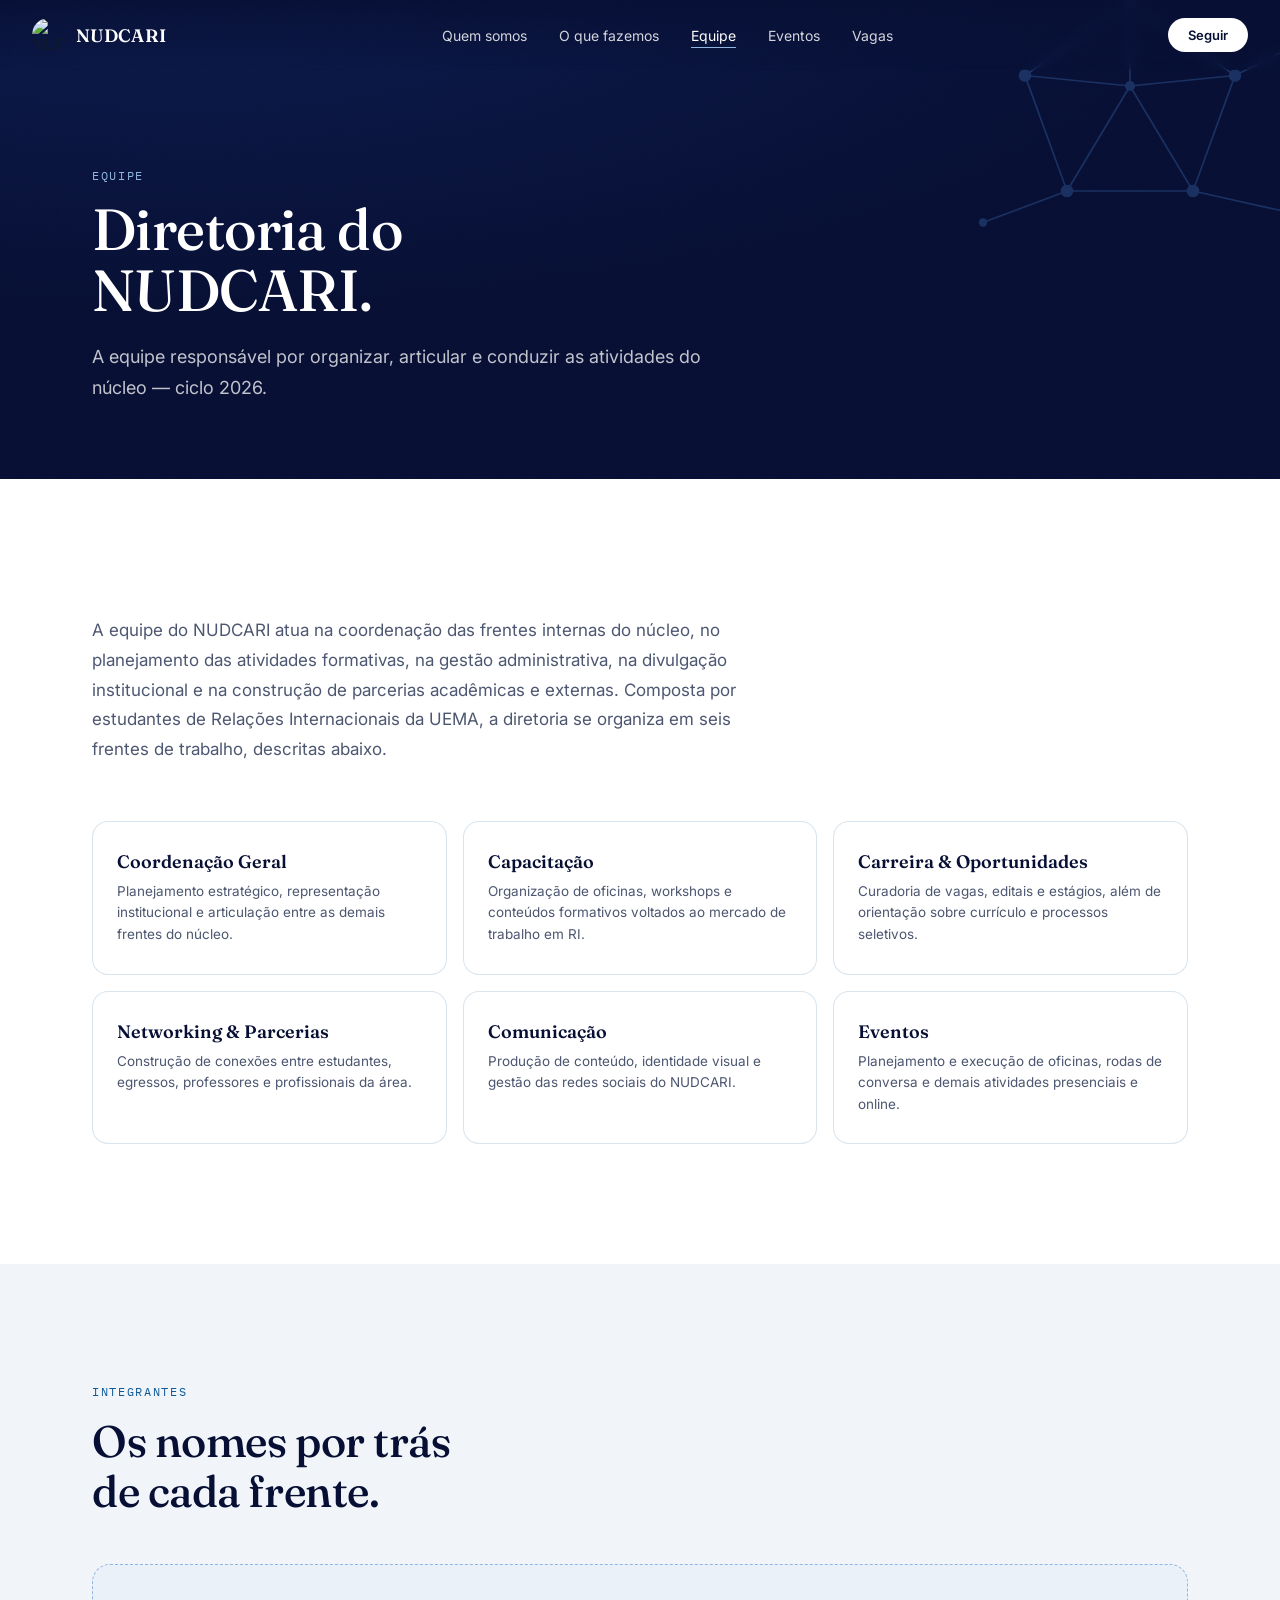
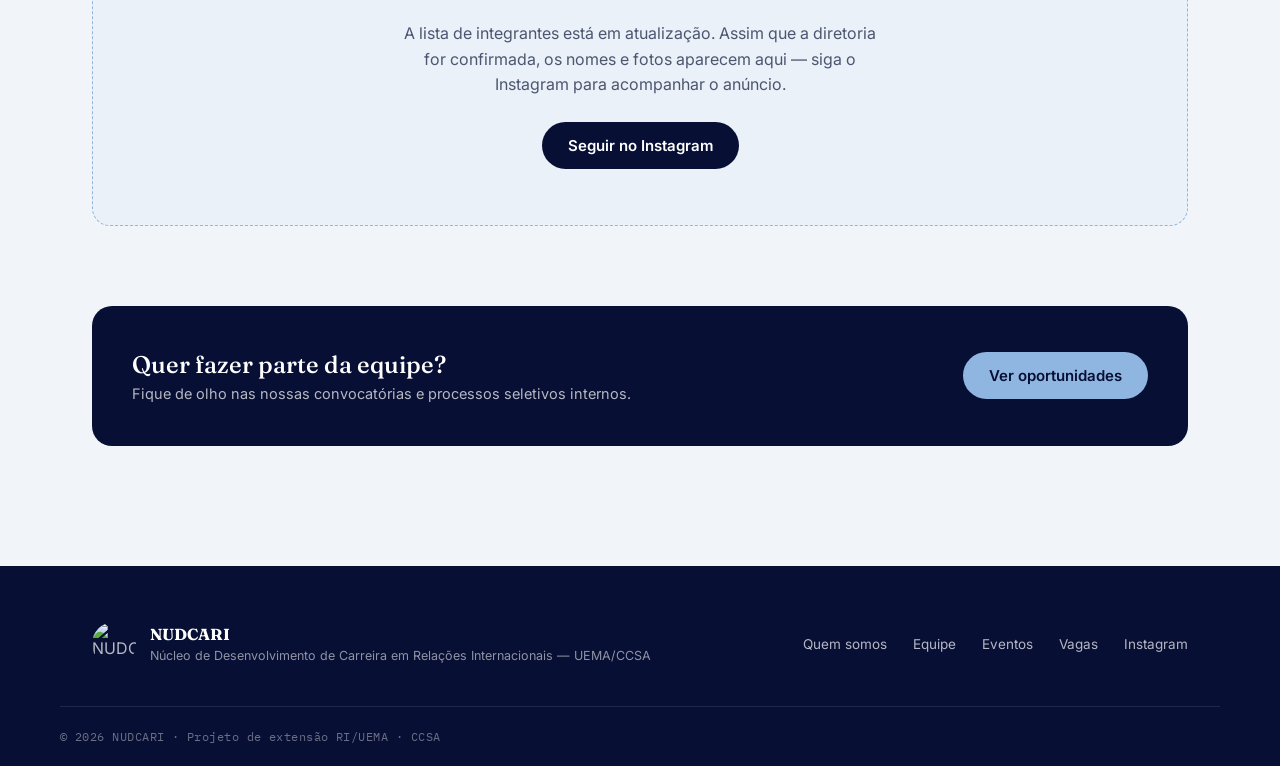
==== equipe.html @ c7c2193b "Initial commit" ====
<!DOCTYPE html>
<html lang="pt-BR">
<head>
<meta charset="UTF-8">
<meta name="viewport" content="width=device-width, initial-scale=1.0">
<title>Equipe — NUDCARI</title>
<meta name="description" content="Conheça a equipe do NUDCARI, organizada por frentes de atuação: coordenação, capacitação, carreira, networking, comunicação e eventos.">
<link rel="icon" type="image/png" href="assets/favicon.png">
<link rel="preconnect" href="https://fonts.googleapis.com">
<link rel="preconnect" href="https://fonts.gstatic.com" crossorigin>
<link href="https://fonts.googleapis.com/css2?family=Fraunces:ital,opsz,wght@0,9..144,300;0,9..144,500;0,9..144,600;1,9..144,500&family=Inter:wght@400;500;600&family=IBM+Plex+Mono:wght@400;500&display=swap" rel="stylesheet">
<link rel="stylesheet" href="styles.css">
</head>
<body>

<div class="grain"></div>

<header class="nav" id="nav">
  <a href="index.html" class="nav__brand">
    <img src="assets/logo-icon.png" alt="NUDCARI" class="nav__logo">
    <span class="nav__word">NUDCARI</span>
  </a>

  <nav class="nav__links" id="navLinks">
    <a href="index.html#quem-somos">Quem somos</a>
    <a href="index.html#pilares">O que fazemos</a>
    <a href="equipe.html" class="active">Equipe</a>
    <a href="eventos.html">Eventos</a>
    <a href="vagas.html">Vagas</a>
  </nav>

  <a href="https://instagram.com/nudcari_uema" target="_blank" rel="noopener" class="nav__cta">Seguir</a>

  <button class="nav__burger" id="burger" aria-label="Abrir menu" aria-expanded="false">
    <span></span><span></span><span></span>
  </button>
</header>

<main>

  <!-- PAGE HEADER -->
  <section class="page-header">
    <div class="page-header__deco" aria-hidden="true">
      <svg viewBox="0 0 200 200" fill="none">
        <g stroke="currentColor" stroke-width="0.8">
          <path d="M100 20 L150 55 L130 110 L70 110 L50 55 Z"/>
          <path d="M100 20 L100 60 M150 55 L100 60 M130 110 L100 60 M70 110 L100 60 M50 55 L100 60"/>
          <path d="M150 55 L180 40 M130 110 L175 120 M70 110 L30 125"/>
        </g>
        <g fill="currentColor">
          <circle cx="100" cy="20" r="3"/><circle cx="150" cy="55" r="3"/><circle cx="130" cy="110" r="3"/>
          <circle cx="70" cy="110" r="3"/><circle cx="50" cy="55" r="3"/><circle cx="100" cy="60" r="2.4"/>
          <circle cx="180" cy="40" r="2"/><circle cx="175" cy="120" r="2"/><circle cx="30" cy="125" r="2"/>
        </g>
      </svg>
    </div>
    <div class="wrap">
      <p class="eyebrow eyebrow--light" data-reveal>Equipe</p>
      <h1 data-reveal>Diretoria do NUDCARI.</h1>
      <p class="lede" data-reveal>
        A equipe responsável por organizar, articular e conduzir as atividades
        do núcleo — ciclo 2026.
      </p>
    </div>
  </section>

  <!-- INTRO -->
  <section class="section section--white">
    <div class="wrap">
      <p class="prose prose--intro" data-reveal>
        A equipe do NUDCARI atua na coordenação das frentes internas do núcleo, no
        planejamento das atividades formativas, na gestão administrativa, na divulgação
        institucional e na construção de parcerias acadêmicas e externas. Composta por
        estudantes de Relações Internacionais da UEMA, a diretoria se organiza em seis
        frentes de trabalho, descritas abaixo.
      </p>

      <div class="role-grid">
        <div class="role-card" data-reveal>
          <h3>Coordenação Geral</h3>
          <p>Planejamento estratégico, representação institucional e articulação entre as demais frentes do núcleo.</p>
        </div>
        <div class="role-card" data-reveal>
          <h3>Capacitação</h3>
          <p>Organização de oficinas, workshops e conteúdos formativos voltados ao mercado de trabalho em RI.</p>
        </div>
        <div class="role-card" data-reveal>
          <h3>Carreira &amp; Oportunidades</h3>
          <p>Curadoria de vagas, editais e estágios, além de orientação sobre currículo e processos seletivos.</p>
        </div>
        <div class="role-card" data-reveal>
          <h3>Networking &amp; Parcerias</h3>
          <p>Construção de conexões entre estudantes, egressos, professores e profissionais da área.</p>
        </div>
        <div class="role-card" data-reveal>
          <h3>Comunicação</h3>
          <p>Produção de conteúdo, identidade visual e gestão das redes sociais do NUDCARI.</p>
        </div>
        <div class="role-card" data-reveal>
          <h3>Eventos</h3>
          <p>Planejamento e execução de oficinas, rodas de conversa e demais atividades presenciais e online.</p>
        </div>
      </div>
    </div>
  </section>

  <!-- INTEGRANTES -->
  <section class="section section--pale">
    <div class="wrap">
      <p class="eyebrow" data-reveal>Integrantes</p>
      <h2 class="h2" data-reveal>Os nomes por trás<br>de cada frente.</h2>

      <div class="empty-state" data-reveal>
        <p>
          A lista de integrantes está em atualização. Assim que a diretoria for
          confirmada, os nomes e fotos aparecem aqui — siga o Instagram para
          acompanhar o anúncio.
        </p>
        <a href="https://instagram.com/nudcari_uema" target="_blank" rel="noopener" class="btn btn--primary" style="background:var(--navy); color:var(--white);">
          Seguir no Instagram
        </a>
      </div>

      <div class="mini-cta" data-reveal>
        <div>
          <h3>Quer fazer parte da equipe?</h3>
          <p>Fique de olho nas nossas convocatórias e processos seletivos internos.</p>
        </div>
        <a href="vagas.html" class="btn btn--light">Ver oportunidades</a>
      </div>
    </div>
  </section>

</main>

<footer class="footer">
  <div class="wrap footer__inner">
    <div class="footer__brand">
      <img src="assets/logo-icon.png" alt="NUDCARI">
      <div>
        <strong>NUDCARI</strong>
        <span>Núcleo de Desenvolvimento de Carreira em Relações Internacionais — UEMA/CCSA</span>
      </div>
    </div>
    <nav class="footer__links">
      <a href="index.html#quem-somos">Quem somos</a>
      <a href="equipe.html">Equipe</a>
      <a href="eventos.html">Eventos</a>
      <a href="vagas.html">Vagas</a>
      <a href="https://instagram.com/nudcari_uema" target="_blank" rel="noopener">Instagram</a>
    </nav>
  </div>
  <div class="wrap footer__bottom">
    <span>© 2026 NUDCARI · Projeto de extensão RI/UEMA · CCSA</span>
  </div>
</footer>

<script src="script.js"></script>
</body>
</html>
---- styles.css ----
/* ============================================
   NUDCARI — design tokens
   Paleta extraída do material da liga:
   navy profundo (marca/logo), azul de destaque
   (títulos), azul claro (rede/nós), fundo pérola.
============================================ */
:root{
  --navy: #070f34;
  --navy-2: #0c1a4a;
  --blue-deep: #0e5998;
  --blue: #3d6fb4;
  --blue-light: #8fb6e0;
  --pale: #f1f5f9;
  --pale-2: #e7edf3;
  --white: #ffffff;
  --ink: #10182a;
  --ink-soft: #4c5670;

  --serif: 'Fraunces', 'Iowan Old Style', serif;
  --sans: 'Inter', -apple-system, BlinkMacSystemFont, sans-serif;
  --mono: 'IBM Plex Mono', ui-monospace, monospace;

  --max: 1160px;
  --ease: cubic-bezier(.16,.8,.24,1);
}

*,*::before,*::after{ box-sizing:border-box; }
html{ scroll-behavior:smooth; }
@media (prefers-reduced-motion: reduce){
  html{ scroll-behavior:auto; }
  *{ animation-duration:.001ms !important; animation-iteration-count:1 !important; transition-duration:.001ms !important; scroll-behavior:auto !important; }
}

body{
  margin:0;
  font-family:var(--sans);
  color:var(--ink);
  background:var(--white);
  -webkit-font-smoothing:antialiased;
  overflow-x:hidden;
}

a{ color:inherit; text-decoration:none; }
img{ max-width:100%; display:block; }
.wrap{ max-width:var(--max); margin:0 auto; padding:0 32px; }

::selection{ background:var(--blue-deep); color:var(--white); }

/* subtle grain overlay for texture, kills flat-AI look */
.grain{
  position:fixed; inset:0; pointer-events:none; z-index:999; opacity:.035; mix-blend-mode:overlay;
  background-image:url("data:image/svg+xml,%3Csvg xmlns='http://www.w3.org/2000/svg' width='120' height='120'%3E%3Cfilter id='n'%3E%3CfeTurbulence type='fractalNoise' baseFrequency='0.9' numOctaves='2' stitchTiles='stitch'/%3E%3C/filter%3E%3Crect width='100%25' height='100%25' filter='url(%23n)'/%3E%3C/svg%3E");
}

/* ============ eyebrow / headings ============ */
.eyebrow{
  font-family:var(--mono);
  font-size:12px;
  letter-spacing:.14em;
  text-transform:uppercase;
  color:var(--blue-deep);
  margin:0 0 18px;
}
.eyebrow--light{ color:var(--blue-light); }

.h2{
  font-family:var(--serif);
  font-weight:500;
  font-size:clamp(28px,4vw,44px);
  line-height:1.12;
  letter-spacing:-.01em;
  margin:0 0 28px;
  color:var(--navy);
}
.h2--light{ color:var(--white); }

.prose{ max-width:46ch; color:var(--ink-soft); font-size:17px; line-height:1.75; }
.prose p{ margin:0 0 18px; }
.prose--intro{ max-width:62ch; margin-bottom:56px; }

/* ============ buttons ============ */
.btn{
  display:inline-flex; align-items:center; gap:8px;
  font-family:var(--sans); font-weight:600; font-size:15px;
  padding:14px 26px; border-radius:100px;
  transition:transform .35s var(--ease), background .35s, color .35s, box-shadow .35s;
}
.btn--primary{ background:var(--white); color:var(--navy); }
.btn--primary:hover{ transform:translateY(-2px); box-shadow:0 12px 30px -10px rgba(0,0,0,.4); }
.btn--ghost{ color:var(--white); border:1px solid rgba(255,255,255,.35); }
.btn--ghost:hover{ background:rgba(255,255,255,.08); transform:translateY(-2px); }
.btn--light{ background:var(--blue-light); color:var(--navy); }
.btn--light:hover{ transform:translateY(-2px); box-shadow:0 12px 30px -10px rgba(143,182,224,.5); }

/* ============ nav ============ */
.nav{
  position:fixed; top:0; left:0; right:0; z-index:100;
  display:flex; align-items:center; justify-content:space-between;
  padding:18px 32px;
  background:linear-gradient(to bottom, rgba(7,15,52,.85), rgba(7,15,52,0));
  backdrop-filter:blur(6px);
  transition:background .4s, padding .4s, box-shadow .4s;
}
.nav.scrolled{
  background:rgba(7,15,52,.92);
  padding:12px 32px;
  box-shadow:0 10px 30px -15px rgba(0,0,0,.5);
}
.nav__brand{ display:flex; align-items:center; gap:10px; }
.nav__logo{ width:34px; height:34px; border-radius:50%; object-fit:cover; }
.nav__word{ font-family:var(--serif); font-weight:600; font-size:18px; letter-spacing:.02em; color:var(--white); }
.nav__links{ display:flex; gap:32px; }
.nav__links a{ font-size:14px; color:rgba(255,255,255,.82); position:relative; padding:4px 0; }
.nav__links a::after{
  content:''; position:absolute; left:0; bottom:0; width:0; height:1px; background:var(--blue-light);
  transition:width .3s var(--ease);
}
.nav__links a:hover::after{ width:100%; }
.nav__cta{
  font-size:13px; font-weight:600; color:var(--navy); background:var(--white);
  padding:9px 20px; border-radius:100px; transition:transform .3s var(--ease);
}
.nav__cta:hover{ transform:translateY(-2px); }
.nav__burger{ display:none; }

/* ============ hero ============ */
.hero{
  position:relative; min-height:100svh; display:flex; align-items:center;
  background:radial-gradient(120% 100% at 20% 0%, var(--navy-2), var(--navy) 60%);
  overflow:hidden;
}
.hero__canvas{ position:absolute; inset:0; width:100%; height:100%; opacity:.9; }
.hero__veil{
  position:absolute; inset:0;
  background:linear-gradient(180deg, rgba(7,15,52,.15) 0%, rgba(7,15,52,.55) 78%, rgba(7,15,52,.92) 100%);
}
.hero__content{ position:relative; z-index:2; padding:140px 32px 80px; max-width:820px; margin:0 auto; text-align:left; width:100%; }
.hero__title{
  font-family:var(--serif); font-weight:500; color:var(--white);
  font-size:clamp(44px,8vw,92px); line-height:.98; letter-spacing:-.02em; margin:0 0 26px;
}
.hero__title .ital{ font-style:italic; font-weight:500; color:var(--blue-light); }
.hero__sub{
  font-size:clamp(16px,2vw,19px); line-height:1.65; color:rgba(255,255,255,.78);
  max-width:52ch; margin:0 0 40px;
}
.hero__actions{ display:flex; gap:16px; flex-wrap:wrap; }

.hero__scroll{
  position:absolute; bottom:34px; left:32px; z-index:2;
  display:flex; align-items:center; gap:10px; color:rgba(255,255,255,.55);
}
.hero__scroll span{
  width:1px; height:44px; background:rgba(255,255,255,.35); position:relative; overflow:hidden;
}
.hero__scroll span::after{
  content:''; position:absolute; top:-100%; left:0; width:100%; height:100%; background:var(--blue-light);
  animation:scrollLine 2.2s ease-in-out infinite;
}
@keyframes scrollLine{ 0%{top:-100%;} 60%{top:100%;} 100%{top:100%;} }
.hero__scroll p{ font-family:var(--mono); font-size:11px; letter-spacing:.12em; text-transform:uppercase; margin:0; }

/* ============ reveal-on-scroll ============ */
[data-reveal]{
  opacity:0; transform:translateY(28px);
  transition:opacity .9s var(--ease), transform .9s var(--ease);
}
[data-reveal].in-view{ opacity:1; transform:translateY(0); }

/* ============ sections ============ */
.section{ padding:120px 0; }
.section--pale{ background:var(--pale); }
.section--white{ background:var(--white); }
.section--navy{ background:var(--navy); color:var(--white); }

.grid-2{ display:grid; grid-template-columns:1fr 1.1fr; gap:64px; align-items:start; }

/* quote */
.quote{
  font-family:var(--serif); font-style:italic; font-weight:500;
  font-size:clamp(24px,3.4vw,40px); line-height:1.4; color:var(--white);
  max-width:920px; margin:0; letter-spacing:-.01em;
}
.quote em{ font-style:italic; color:var(--blue-light); }

/* cards */
.cards{ display:grid; grid-template-columns:repeat(4,1fr); gap:1px; background:var(--pale-2); border:1px solid var(--pale-2); margin-top:56px; }
.card{ background:var(--white); padding:40px 30px; transition:background .35s; }
.card:hover{ background:var(--pale); }
.card__icon{ width:40px; height:40px; color:var(--blue-deep); margin-bottom:22px; }
.card__icon svg{ width:100%; height:100%; }
.card h3{ font-family:var(--serif); font-weight:600; font-size:20px; margin:0 0 10px; color:var(--navy); }
.card p{ font-size:14.5px; line-height:1.65; color:var(--ink-soft); margin:0; }

/* partners */
.partners{ background:var(--pale-2); padding:26px 0; }
.partners__row{
  display:flex; flex-wrap:wrap; justify-content:center; align-items:center; gap:14px;
  font-family:var(--mono); font-size:12px; letter-spacing:.06em; text-transform:uppercase; color:var(--ink-soft);
  text-align:center;
}
.partners .dot{ color:var(--blue-light); }

/* team */
.team-grid{ display:grid; grid-template-columns:repeat(3,1fr); gap:14px; }
.team-role{
  border:1px solid rgba(14,89,152,.18); border-radius:14px; padding:26px 22px;
  background:var(--white); transition:transform .35s var(--ease), border-color .35s;
}
.team-role:hover{ transform:translateY(-4px); border-color:var(--blue-deep); }
.team-role span{ font-family:var(--serif); font-size:17px; color:var(--navy); }

/* final cta */
.cta-final{ position:relative; text-align:center; overflow:hidden; }
.cta-final__inner{ position:relative; z-index:1; display:flex; flex-direction:column; align-items:center; }
.cta-final__mark{
  width:120px; height:120px; border-radius:50%; object-fit:cover; margin-bottom:32px;
  box-shadow:0 0 0 1px rgba(255,255,255,.08), 0 30px 60px -20px rgba(0,0,0,.6);
}
.cta-final__text{ font-size:17px; color:rgba(255,255,255,.75); max-width:46ch; margin:0 0 36px; }

/* footer */
.footer{ background:var(--navy); color:rgba(255,255,255,.7); padding:56px 0 0; }
.footer__inner{ display:flex; justify-content:space-between; align-items:center; flex-wrap:wrap; gap:24px; padding-bottom:40px; border-bottom:1px solid rgba(255,255,255,.1); }
.footer__brand{ display:flex; align-items:center; gap:14px; }
.footer__brand img{ width:44px; height:44px; border-radius:50%; object-fit:cover; }
.footer__brand strong{ display:block; color:var(--white); font-family:var(--serif); font-size:16px; }
.footer__brand span{ font-size:12.5px; color:rgba(255,255,255,.55); }
.footer__links{ display:flex; gap:26px; flex-wrap:wrap; font-size:13.5px; }
.footer__links a:hover{ color:var(--blue-light); }
.footer__bottom{ padding:22px 0; font-family:var(--mono); font-size:11.5px; letter-spacing:.04em; color:rgba(255,255,255,.4); }

/* ============ nav active state ============ */
.nav__links a.active{ color:var(--white); }
.nav__links a.active::after{ width:100%; }

/* ============ page header (interior pages) ============ */
.page-header{
  position:relative; overflow:hidden;
  background:radial-gradient(120% 100% at 15% 0%, var(--navy-2), var(--navy) 65%);
  padding:168px 0 76px;
}
.page-header__deco{
  position:absolute; top:-40px; right:-60px; width:420px; height:420px; opacity:.35;
  color:var(--blue);
}
.page-header__deco svg{ width:100%; height:100%; }
.page-header .wrap{ position:relative; z-index:1; }
.page-header .eyebrow{ margin-bottom:16px; }
.page-header h1{
  font-family:var(--serif); font-weight:500; color:var(--white);
  font-size:clamp(34px,5vw,58px); line-height:1.06; letter-spacing:-.01em; margin:0 0 20px;
  max-width:16ch;
}
.page-header p.lede{
  font-size:clamp(15px,1.6vw,18px); line-height:1.7; color:rgba(255,255,255,.75);
  max-width:56ch; margin:0;
}

/* ============ explore teaser cards (home) ============ */
.explore{ display:grid; grid-template-columns:repeat(3,1fr); gap:22px; margin-top:56px; }
.explore-card{
  display:block; border:1px solid var(--pale-2); border-radius:18px; padding:34px 28px;
  background:var(--white); transition:transform .4s var(--ease), box-shadow .4s var(--ease), border-color .4s;
}
.explore-card:hover{ transform:translateY(-6px); box-shadow:0 24px 48px -24px rgba(7,15,52,.25); border-color:transparent; }
.explore-card__icon{ width:38px; height:38px; color:var(--blue-deep); margin-bottom:22px; }
.explore-card__icon svg{ width:100%; height:100%; }
.explore-card h3{ font-family:var(--serif); font-weight:600; font-size:20px; margin:0 0 10px; color:var(--navy); }
.explore-card p{ font-size:14.5px; line-height:1.65; color:var(--ink-soft); margin:0 0 18px; }
.explore-card span{ font-family:var(--mono); font-size:12.5px; letter-spacing:.04em; color:var(--blue-deep); }

/* ============ format / activity cards (eventos) ============ */
.format-grid{ display:grid; grid-template-columns:repeat(2,1fr); gap:1px; background:var(--pale-2); border:1px solid var(--pale-2); margin-top:56px; }
.format-card{ background:var(--white); padding:38px; }
.format-card h3{ font-family:var(--serif); font-weight:600; font-size:19px; margin:0 0 12px; color:var(--navy); }
.format-card p{ font-size:15px; line-height:1.7; color:var(--ink-soft); margin:0; }

/* ============ empty state ============ */
.empty-state{
  border:1.5px dashed var(--blue-light); border-radius:18px; padding:56px 40px; text-align:center;
  margin-top:48px; background:rgba(143,182,224,.06);
}
.empty-state p{ font-size:16px; color:var(--ink-soft); max-width:48ch; margin:0 auto 24px; line-height:1.6; }

/* ============ vagas: filters + job cards ============ */
.filters{ display:flex; flex-wrap:wrap; gap:10px; margin:44px 0 6px; }
.filter-chip{
  font-family:var(--mono); font-size:12.5px; letter-spacing:.04em; text-transform:uppercase;
  padding:9px 18px; border-radius:100px; border:1px solid var(--pale-2); background:var(--white);
  color:var(--ink-soft); cursor:pointer; transition:all .3s var(--ease);
}
.filter-chip:hover{ border-color:var(--blue-deep); color:var(--blue-deep); }
.filter-chip.active{ background:var(--navy); border-color:var(--navy); color:var(--white); }

.jobs{ display:flex; flex-direction:column; gap:16px; margin-top:32px; }
.job-card{
  position:relative; border:1px solid var(--pale-2); border-radius:16px; padding:30px 32px;
  background:var(--white); transition:border-color .3s, box-shadow .3s;
  display:flex; justify-content:space-between; gap:24px; align-items:flex-start; flex-wrap:wrap;
}
.job-card:hover{ border-color:var(--blue-deep); box-shadow:0 20px 40px -28px rgba(7,15,52,.3); }
.job-card__main{ flex:1; min-width:240px; }
.job-card__tags{ display:flex; gap:8px; flex-wrap:wrap; margin-bottom:14px; }
.job-card__tag{
  font-family:var(--mono); font-size:11px; letter-spacing:.05em; text-transform:uppercase;
  padding:4px 11px; border-radius:100px; background:var(--pale); color:var(--blue-deep);
}
.job-card__demo{ background:#fdf1e0; color:#9a6a12; }
.job-card h3{ font-family:var(--serif); font-weight:600; font-size:21px; margin:0 0 8px; color:var(--navy); }
.job-card__org{ font-size:14px; color:var(--ink-soft); margin:0 0 14px; }
.job-card p.desc{ font-size:14.5px; line-height:1.65; color:var(--ink-soft); margin:0; max-width:60ch; }
.job-card__meta{ display:flex; flex-direction:column; align-items:flex-end; gap:12px; text-align:right; }
.job-card__deadline{ font-family:var(--mono); font-size:12px; color:var(--ink-soft); }
.job-card__deadline strong{ color:var(--navy); display:block; font-family:var(--sans); font-size:13.5px; margin-top:2px; }
.job-card .btn-small{
  font-family:var(--sans); font-weight:600; font-size:13.5px; color:var(--white); background:var(--navy);
  padding:10px 20px; border-radius:100px; white-space:nowrap; transition:transform .3s var(--ease), background .3s;
}
.job-card .btn-small:hover{ background:var(--blue-deep); transform:translateY(-2px); }

.jobs-note{
  font-size:13px; color:var(--ink-soft); background:var(--pale); border-radius:12px; padding:16px 20px;
  margin-top:36px; font-family:var(--mono); line-height:1.6;
}

/* ============ team role cards (equipe page, expanded) ============ */
.role-grid{ display:grid; grid-template-columns:repeat(3,1fr); gap:16px; margin-top:20px; }
.role-card{
  border:1px solid rgba(14,89,152,.16); border-radius:16px; padding:28px 24px; background:var(--white);
  transition:transform .35s var(--ease), border-color .35s;
}
.role-card:hover{ transform:translateY(-4px); border-color:var(--blue-deep); }
.role-card h3{ font-family:var(--serif); font-size:18px; font-weight:600; color:var(--navy); margin:0 0 8px; }
.role-card p{ font-size:13.5px; line-height:1.6; color:var(--ink-soft); margin:0; }

/* mini cta band on interior pages */
.mini-cta{
  display:flex; justify-content:space-between; align-items:center; flex-wrap:wrap; gap:24px;
  background:var(--navy); border-radius:20px; padding:44px 40px; margin-top:80px;
}
.mini-cta h3{ font-family:var(--serif); font-weight:500; font-size:24px; color:var(--white); margin:0 0 6px; }
.mini-cta p{ font-size:14.5px; color:rgba(255,255,255,.7); margin:0; }

/* ============ responsive ============ */
@media (max-width:900px){
  .grid-2{ grid-template-columns:1fr; gap:36px; }
  .cards{ grid-template-columns:repeat(2,1fr); }
  .team-grid{ grid-template-columns:repeat(2,1fr); }
  .section{ padding:90px 0; }
  .explore{ grid-template-columns:1fr; }
  .format-grid{ grid-template-columns:1fr; }
  .role-grid{ grid-template-columns:repeat(2,1fr); }
  .job-card{ flex-direction:column; }
  .job-card__meta{ align-items:flex-start; text-align:left; width:100%; }
  .mini-cta{ flex-direction:column; align-items:flex-start; }
}

@media (max-width:720px){
  .nav__links, .nav__cta{ display:none; }
  .nav__burger{
    display:flex; flex-direction:column; gap:5px; background:none; border:0; padding:6px; cursor:pointer;
  }
  .nav__burger span{ width:22px; height:1.5px; background:var(--white); transition:transform .3s, opacity .3s; }
  .nav.open .nav__links{
    display:flex; position:absolute; top:100%; left:0; right:0; flex-direction:column;
    background:var(--navy); padding:24px 32px; gap:18px;
  }
  .nav.open .nav__cta{ display:inline-flex; position:absolute; top:20px; right:70px; }

  .hero__content{ padding:120px 24px 70px; }
  .cards{ grid-template-columns:1fr; }
  .team-grid{ grid-template-columns:1fr; }
  .role-grid{ grid-template-columns:1fr; }
  .wrap{ padding:0 22px; }
  .page-header{ padding:150px 0 60px; }
  .page-header__deco{ width:280px; height:280px; }
}
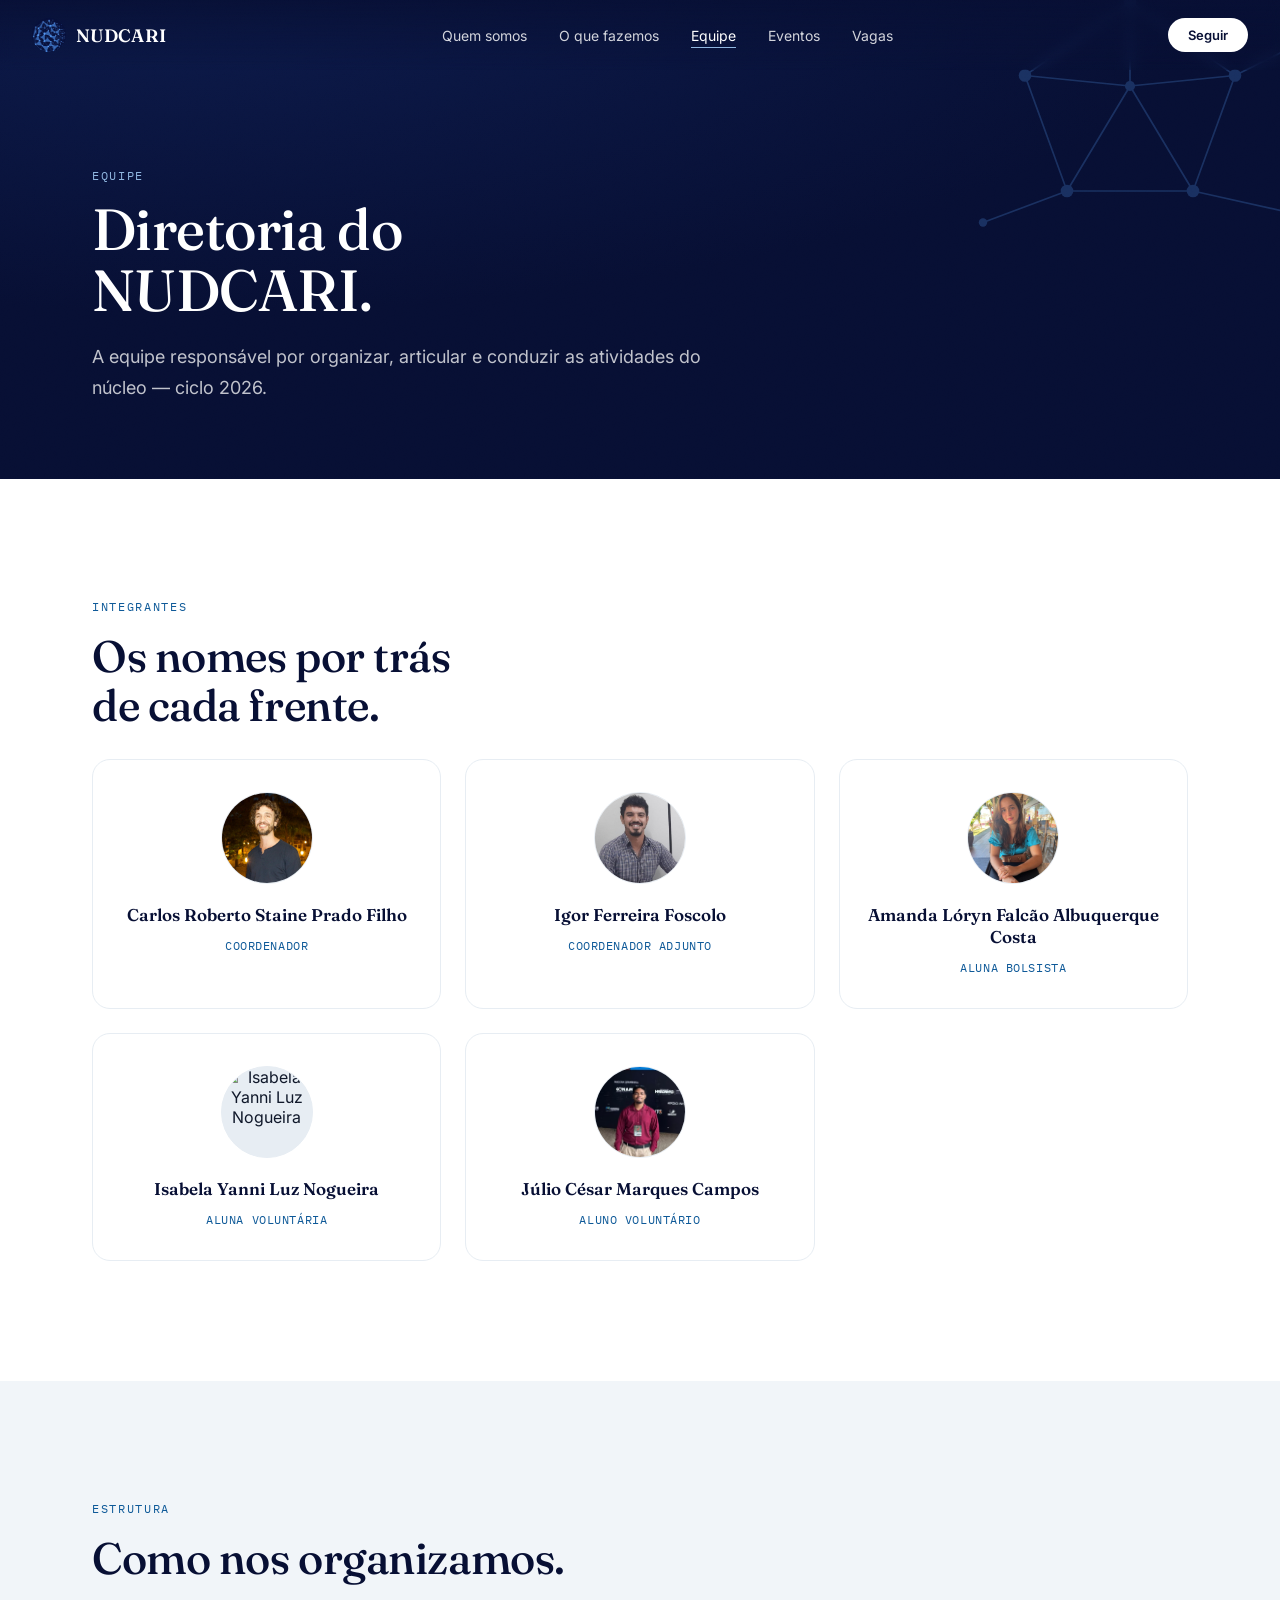
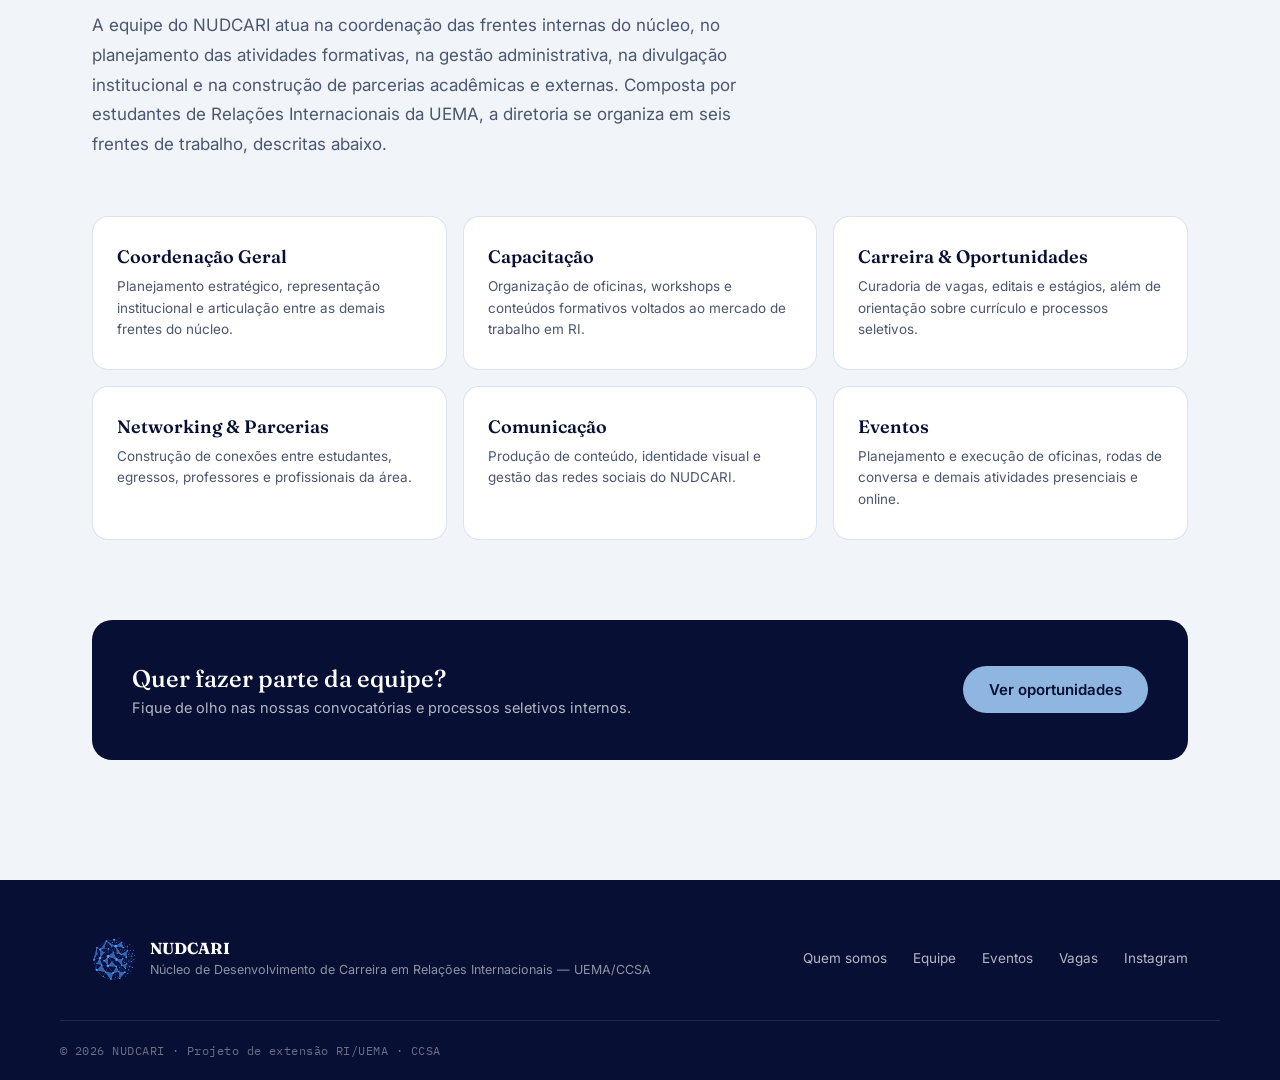
==== commit 5c61ec22: "Atualiza vagas e fotos da equipe" ====
--- a/equipe.html
+++ b/equipe.html
@@ -64,9 +64,48 @@
     </div>
   </section>
 
-  <!-- INTRO -->
+  <!-- INTEGRANTES (POSICIONADO LOGO APÓS O CABEÇALHO) -->
   <section class="section section--white">
     <div class="wrap">
+      <p class="eyebrow" data-reveal>Integrantes</p>
+      <h2 class="h2" data-reveal>Os nomes por trás<br>de cada frente.</h2>
+
+      <div class="member-grid">
+        <div class="member-card" data-reveal>
+          <img src="assets/fotocarlos.jpeg" alt="Carlos Roberto Staine Prado Filho" class="member-card__photo">
+          <h3>Carlos Roberto Staine Prado Filho</h3>
+          <span>Coordenador</span>
+        </div>
+        <div class="member-card" data-reveal>
+          <img src="assets/fotoigor.jpeg" alt="Igor Ferreira Foscolo" class="member-card__photo">
+          <h3>Igor Ferreira Foscolo</h3>
+          <span>Coordenador Adjunto</span>
+        </div>
+        <div class="member-card" data-reveal>
+          <img src="assets/fotoamanda.jpeg" alt="Amanda Lóryn Falcão Albuquerque Costa" class="member-card__photo">
+          <h3>Amanda Lóryn Falcão Albuquerque Costa</h3>
+          <span>Aluna Bolsista</span>
+        </div>
+        <div class="member-card" data-reveal>
+          <img src="assets/fotoisabela.png" alt="Isabela Yanni Luz Nogueira" class="member-card__photo">
+          <h3>Isabela Yanni Luz Nogueira</h3>
+          <span>Aluna Voluntária</span>
+        </div>
+        <div class="member-card" data-reveal>
+          <img src="assets/fotojulio.jpeg" alt="Júlio César Marques Campos" class="member-card__photo">
+          <h3>Júlio César Marques Campos</h3>
+          <span>Aluno Voluntário</span>
+        </div>
+      </div>
+    </div>
+  </section>
+
+  <!-- INTRO E FRENTES DE ATUAÇÃO -->
+  <section class="section section--pale">
+    <div class="wrap">
+      <p class="eyebrow" data-reveal>Estrutura</p>
+      <h2 class="h2" data-reveal>Como nos organizamos.</h2>
+      
       <p class="prose prose--intro" data-reveal>
         A equipe do NUDCARI atua na coordenação das frentes internas do núcleo, no
         planejamento das atividades formativas, na gestão administrativa, na divulgação
@@ -100,25 +139,6 @@
           <h3>Eventos</h3>
           <p>Planejamento e execução de oficinas, rodas de conversa e demais atividades presenciais e online.</p>
         </div>
-      </div>
-    </div>
-  </section>
-
-  <!-- INTEGRANTES -->
-  <section class="section section--pale">
-    <div class="wrap">
-      <p class="eyebrow" data-reveal>Integrantes</p>
-      <h2 class="h2" data-reveal>Os nomes por trás<br>de cada frente.</h2>
-
-      <div class="empty-state" data-reveal>
-        <p>
-          A lista de integrantes está em atualização. Assim que a diretoria for
-          confirmada, os nomes e fotos aparecem aqui — siga o Instagram para
-          acompanhar o anúncio.
-        </p>
-        <a href="https://instagram.com/nudcari_uema" target="_blank" rel="noopener" class="btn btn--primary" style="background:var(--navy); color:var(--white);">
-          Seguir no Instagram
-        </a>
       </div>
 
       <div class="mini-cta" data-reveal>
@@ -157,4 +177,4 @@
 
 <script src="script.js"></script>
 </body>
-</html>
+</html>
--- a/styles.css
+++ b/styles.css
@@ -334,6 +334,22 @@
 .role-card h3{ font-family:var(--serif); font-size:18px; font-weight:600; color:var(--navy); margin:0 0 8px; }
 .role-card p{ font-size:13.5px; line-height:1.6; color:var(--ink-soft); margin:0; }
 
+/* ============ member cards (equipe page, real people) ============ */
+.member-grid{ display:grid; grid-template-columns:repeat(3,1fr); gap:24px; margin-top:20px; }
+.member-card{
+  text-align:center; border:1px solid var(--pale-2); border-radius:18px; padding:32px 24px;
+  background:var(--white); transition:transform .35s var(--ease), box-shadow .35s var(--ease);
+}
+.member-card:hover{ transform:translateY(-6px); box-shadow:0 24px 48px -26px rgba(7,15,52,.25); }
+.member-card__photo{
+  width:92px; height:92px; border-radius:50%; object-fit:cover; object-position:center;
+  margin:0 auto 20px; background:var(--pale-2); border:1px solid var(--pale-2);
+}
+.member-card h3{ font-family:var(--serif); font-weight:600; font-size:17px; color:var(--navy); margin:0 0 8px; line-height:1.3; }
+.member-card span{
+  font-family:var(--mono); font-size:11.5px; letter-spacing:.05em; text-transform:uppercase; color:var(--blue-deep);
+}
+
 /* mini cta band on interior pages */
 .mini-cta{
   display:flex; justify-content:space-between; align-items:center; flex-wrap:wrap; gap:24px;
@@ -351,6 +367,7 @@
   .explore{ grid-template-columns:1fr; }
   .format-grid{ grid-template-columns:1fr; }
   .role-grid{ grid-template-columns:repeat(2,1fr); }
+  .member-grid{ grid-template-columns:repeat(2,1fr); }
   .job-card{ flex-direction:column; }
   .job-card__meta{ align-items:flex-start; text-align:left; width:100%; }
   .mini-cta{ flex-direction:column; align-items:flex-start; }
@@ -372,7 +389,8 @@
   .cards{ grid-template-columns:1fr; }
   .team-grid{ grid-template-columns:1fr; }
   .role-grid{ grid-template-columns:1fr; }
+  .member-grid{ grid-template-columns:1fr; }
   .wrap{ padding:0 22px; }
   .page-header{ padding:150px 0 60px; }
   .page-header__deco{ width:280px; height:280px; }
-}
+}
